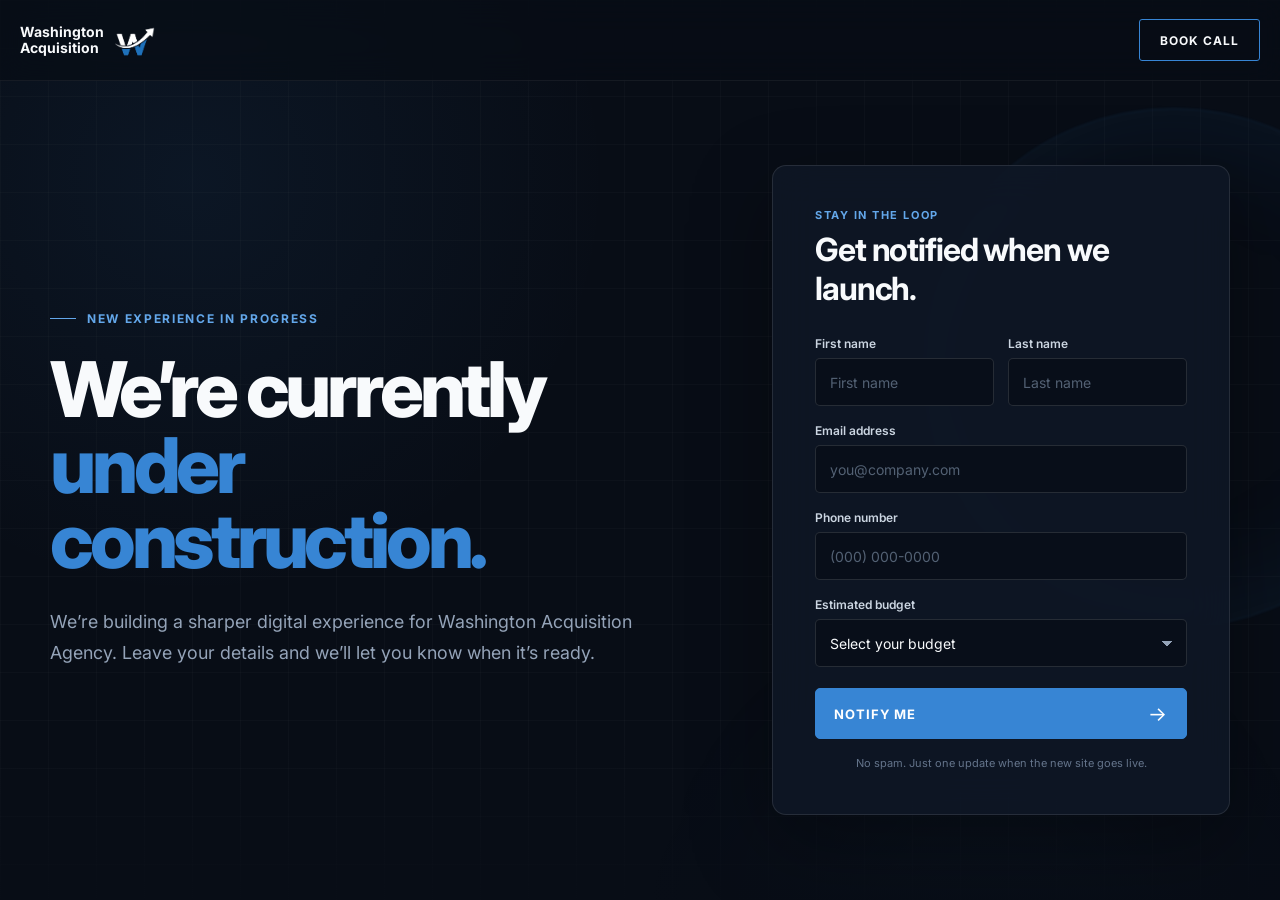
==== index.html @ 842d168d "Change form action URL to local webhook" ====
<!DOCTYPE html>
<html lang="en">
<head>
  <meta charset="UTF-8">
  <meta name="viewport" content="width=device-width, initial-scale=1.0">
  <meta name="description" content="Washington Acquisition Agency is currently under construction.">
  <title>Under Construction | Washington Acquisition Agency</title>
  <link rel="preconnect" href="https://fonts.googleapis.com">
  <link rel="preconnect" href="https://fonts.gstatic.com" crossorigin>
  <link href="https://fonts.googleapis.com/css2?family=Inter:wght@400;500;600;700;800&amp;display=swap" rel="stylesheet">
  <link rel="stylesheet" href="comingsoon.css">
</head>

<body>
  <header class="site-header">
    <nav class="nav-inner" aria-label="Main navigation">
      <a class="brand" href="comingsoon.html" aria-label="Washington Acquisition Agency home">
        <span>Washington<br>Acquisition</span>
        <img src="W Arrow up logo2.png" alt="">
      </a>

      <a class="book-call" href="tel:+17869849227" aria-label="Book a call at 786-984-9227">Book Call</a>
    </nav>
  </header>

  <main>
    <section class="coming-soon">
      <div class="glow glow-one" aria-hidden="true"></div>
      <div class="glow glow-two" aria-hidden="true"></div>

      <div class="page-content">
        <div class="message">
          <p class="eyebrow"><span></span> New experience in progress</p>
          <h1>We’re currently<br><strong>under construction.</strong></h1>
          <p class="intro">
            We’re building a sharper digital experience for Washington Acquisition Agency.
            Leave your details and we’ll let you know when it’s ready.
          </p>
        </div>

        <div class="form-card" id="contact">
          <div class="form-heading">
            <p class="step">Stay in the loop</p>
            <h2>Get notified when we launch.</h2>
          </div>

          <form action="http://localhost:5678/webhook/81bb7445-b9e2-4779-bc21-0acf8293b3fc" method="post">
            <div class="form-row">
              <div class="field">
                <label for="first-name">First name</label>
                <input id="first-name" name="first_name" type="text" autocomplete="given-name" placeholder="First name" required>
              </div>

              <div class="field">
                <label for="last-name">Last name</label>
                <input id="last-name" name="last_name" type="text" autocomplete="family-name" placeholder="Last name" required>
              </div>
            </div>

            <div class="field">
              <label for="email">Email address</label>
              <input id="email" name="email" type="email" autocomplete="email" placeholder="you@company.com" required>
            </div>

            <div class="field">
              <label for="phone">Phone number</label>
              <input id="phone" name="phone" type="tel" autocomplete="tel" inputmode="tel" placeholder="(000) 000-0000" required>
            </div>

            <div class="field">
              <label for="budget">Estimated budget</label>
              <select id="budget" name="budget" required>
                <option value="" selected disabled>Select your budget</option>
                <option value="500-1000">$500 – $1,000</option>
                <option value="1000-2500">$1,000 – $2,500</option>
                <option value="2500-5000">$2,500 – $5,000</option>
                <option value="5000-10000">$5,000 – $10,000</option>
                <option value="10000-25000">$10,000 – $25,000</option>
                <option value="25000-50000">$25,000 – $50,000</option>
              </select>
            </div>

            <button type="submit">
              Notify Me
              <span aria-hidden="true">→</span>
            </button>
          </form>

          <p class="privacy">No spam. Just one update when the new site goes live.</p>
        </div>
      </div>
    </section>
  </main>
</body>
</html>
---- comingsoon.css ----
:root {
  --background: #080d16;
  --surface: rgba(15, 24, 39, 0.82);
  --border: rgba(255, 255, 255, 0.1);
  --blue: #3785d4;
  --blue-light: #63a7ea;
  --white: #f8fafc;
  --muted: #94a3b8;
}

* {
  box-sizing: border-box;
  margin: 0;
  padding: 0;
}

html {
  scroll-behavior: smooth;
}

body {
  min-width: 320px;
  min-height: 100vh;
  overflow-x: hidden;
  background: var(--background);
  color: var(--white);
  font-family: "Inter", -apple-system, BlinkMacSystemFont, "Segoe UI", sans-serif;
}

.site-header {
  position: fixed;
  inset: 0 0 auto;
  z-index: 10;
  background: rgba(8, 13, 22, 0.72);
  border-bottom: 1px solid rgba(255, 255, 255, 0.06);
  backdrop-filter: blur(16px);
  -webkit-backdrop-filter: blur(16px);
}

.nav-inner {
  width: min(100% - 40px, 1280px);
  height: 80px;
  margin: 0 auto;
  display: flex;
  align-items: center;
  justify-content: space-between;
}

.brand {
  display: inline-flex;
  align-items: center;
  gap: 9px;
  color: var(--white);
  text-decoration: none;
  font-size: 14px;
  font-weight: 700;
  line-height: 1.15;
}

.brand img {
  width: 43px;
  height: 58px;
  object-fit: contain;
  transform: translateY(-3px);
}

.book-call {
  display: inline-flex;
  align-items: center;
  justify-content: center;
  min-height: 42px;
  padding: 0 20px;
  border: 1px solid var(--blue);
  border-radius: 3px;
  color: var(--white);
  font-size: 12px;
  font-weight: 700;
  letter-spacing: 0.08em;
  text-decoration: none;
  text-transform: uppercase;
  transition: background 180ms ease, border-color 180ms ease, transform 180ms ease;
}

.book-call:hover {
  background: var(--blue);
  transform: translateY(-1px);
}

.coming-soon {
  position: relative;
  min-height: 100vh;
  padding: 150px 24px 70px;
  display: grid;
  place-items: center;
  overflow: hidden;
  background:
    linear-gradient(rgba(255, 255, 255, 0.018) 1px, transparent 1px),
    linear-gradient(90deg, rgba(255, 255, 255, 0.018) 1px, transparent 1px),
    radial-gradient(circle at 15% 20%, rgba(55, 133, 212, 0.08), transparent 32%);
  background-size: 48px 48px, 48px 48px, auto;
}

.coming-soon::after {
  content: "";
  position: absolute;
  inset: auto 0 0;
  height: 160px;
  background: linear-gradient(transparent, rgba(8, 13, 22, 0.92));
  pointer-events: none;
}

.glow {
  position: absolute;
  border-radius: 999px;
  filter: blur(1px);
  pointer-events: none;
}

.glow-one {
  top: 12%;
  right: -12%;
  width: 520px;
  height: 520px;
  border: 1px solid rgba(55, 133, 212, 0.14);
  box-shadow: 0 0 130px rgba(55, 133, 212, 0.1) inset;
}

.glow-two {
  right: 9%;
  bottom: -24%;
  width: 360px;
  height: 360px;
  background: rgba(55, 133, 212, 0.08);
  filter: blur(90px);
}

.page-content {
  position: relative;
  z-index: 2;
  width: min(100%, 1180px);
  display: grid;
  grid-template-columns: minmax(0, 1.15fr) minmax(380px, 0.85fr);
  align-items: center;
  gap: clamp(56px, 8vw, 120px);
}

.message {
  max-width: 680px;
}

.eyebrow {
  margin-bottom: 26px;
  display: flex;
  align-items: center;
  gap: 11px;
  color: var(--blue-light);
  font-size: 12px;
  font-weight: 700;
  letter-spacing: 0.14em;
  text-transform: uppercase;
}

.eyebrow span {
  width: 26px;
  height: 1px;
  background: currentColor;
}

h1 {
  margin-bottom: 28px;
  font-size: clamp(3.25rem, 6vw, 5.6rem);
  font-weight: 800;
  letter-spacing: -0.055em;
  line-height: 0.98;
}

h1 strong {
  color: var(--blue);
  font-weight: inherit;
}

.intro {
  max-width: 600px;
  color: var(--muted);
  font-size: clamp(1rem, 1.6vw, 1.12rem);
  line-height: 1.75;
}

.form-card {
  scroll-margin-top: 108px;
  padding: clamp(28px, 4vw, 42px);
  border: 1px solid var(--border);
  border-radius: 14px;
  background: var(--surface);
  box-shadow: 0 28px 80px rgba(0, 0, 0, 0.34);
  backdrop-filter: blur(20px);
  -webkit-backdrop-filter: blur(20px);
}

.form-heading {
  margin-bottom: 28px;
}

.step {
  margin-bottom: 9px;
  color: var(--blue-light);
  font-size: 11px;
  font-weight: 700;
  letter-spacing: 0.14em;
  text-transform: uppercase;
}

h2 {
  max-width: 330px;
  font-size: clamp(1.55rem, 3vw, 2rem);
  letter-spacing: -0.035em;
  line-height: 1.2;
}

form {
  display: grid;
  gap: 17px;
}

.form-row {
  display: grid;
  grid-template-columns: 1fr 1fr;
  gap: 14px;
}

.field {
  display: grid;
  gap: 7px;
}

label {
  color: #cbd5e1;
  font-size: 12px;
  font-weight: 600;
}

input,
select {
  width: 100%;
  height: 48px;
  padding: 0 14px;
  border: 1px solid rgba(255, 255, 255, 0.12);
  border-radius: 5px;
  outline: none;
  background: rgba(8, 13, 22, 0.7);
  color: var(--white);
  font: inherit;
  font-size: 14px;
  transition: border-color 180ms ease, box-shadow 180ms ease;
}

select {
  padding-right: 42px;
  appearance: none;
  -webkit-appearance: none;
  cursor: pointer;
  background-image:
    linear-gradient(45deg, transparent 50%, #94a3b8 50%),
    linear-gradient(135deg, #94a3b8 50%, transparent 50%);
  background-position:
    calc(100% - 19px) 21px,
    calc(100% - 14px) 21px;
  background-repeat: no-repeat;
  background-size: 5px 5px, 5px 5px;
}

input::placeholder {
  color: #536174;
}

input:focus,
select:focus {
  border-color: var(--blue);
  box-shadow: 0 0 0 3px rgba(55, 133, 212, 0.14);
}

button {
  width: 100%;
  min-height: 51px;
  margin-top: 4px;
  padding: 0 18px;
  display: flex;
  align-items: center;
  justify-content: space-between;
  border: 1px solid var(--blue);
  border-radius: 5px;
  background: var(--blue);
  color: white;
  cursor: pointer;
  font: inherit;
  font-size: 13px;
  font-weight: 700;
  letter-spacing: 0.07em;
  text-transform: uppercase;
  transition: background 180ms ease, transform 180ms ease;
}

button span {
  font-size: 20px;
  font-weight: 400;
  transition: transform 180ms ease;
}

button:hover {
  background: #2e75bb;
  transform: translateY(-1px);
}

button:hover span {
  transform: translateX(3px);
}

.privacy {
  margin-top: 16px;
  color: #64748b;
  font-size: 11px;
  line-height: 1.5;
  text-align: center;
}

@media (max-width: 860px) {
  .coming-soon {
    padding-top: 130px;
  }

  .page-content {
    max-width: 630px;
    grid-template-columns: 1fr;
    gap: 48px;
  }

  .message {
    text-align: center;
  }

  .eyebrow {
    justify-content: center;
  }

  .intro {
    margin-inline: auto;
  }
}

@media (max-width: 520px) {
  .nav-inner {
    width: calc(100% - 28px);
    height: 72px;
  }

  .brand {
    font-size: 12px;
  }

  .brand img {
    width: 36px;
    height: 49px;
  }

  .book-call {
    min-height: 38px;
    padding: 0 14px;
    font-size: 10px;
  }

  .coming-soon {
    padding: 118px 16px 48px;
  }

  h1 {
    font-size: clamp(2.8rem, 14vw, 4rem);
  }

  .form-card {
    padding: 25px 20px;
  }

  .form-row {
    grid-template-columns: 1fr;
    gap: 17px;
  }
}

@media (prefers-reduced-motion: reduce) {
  html {
    scroll-behavior: auto;
  }

  *,
  *::before,
  *::after {
    transition-duration: 0.01ms !important;
  }
}
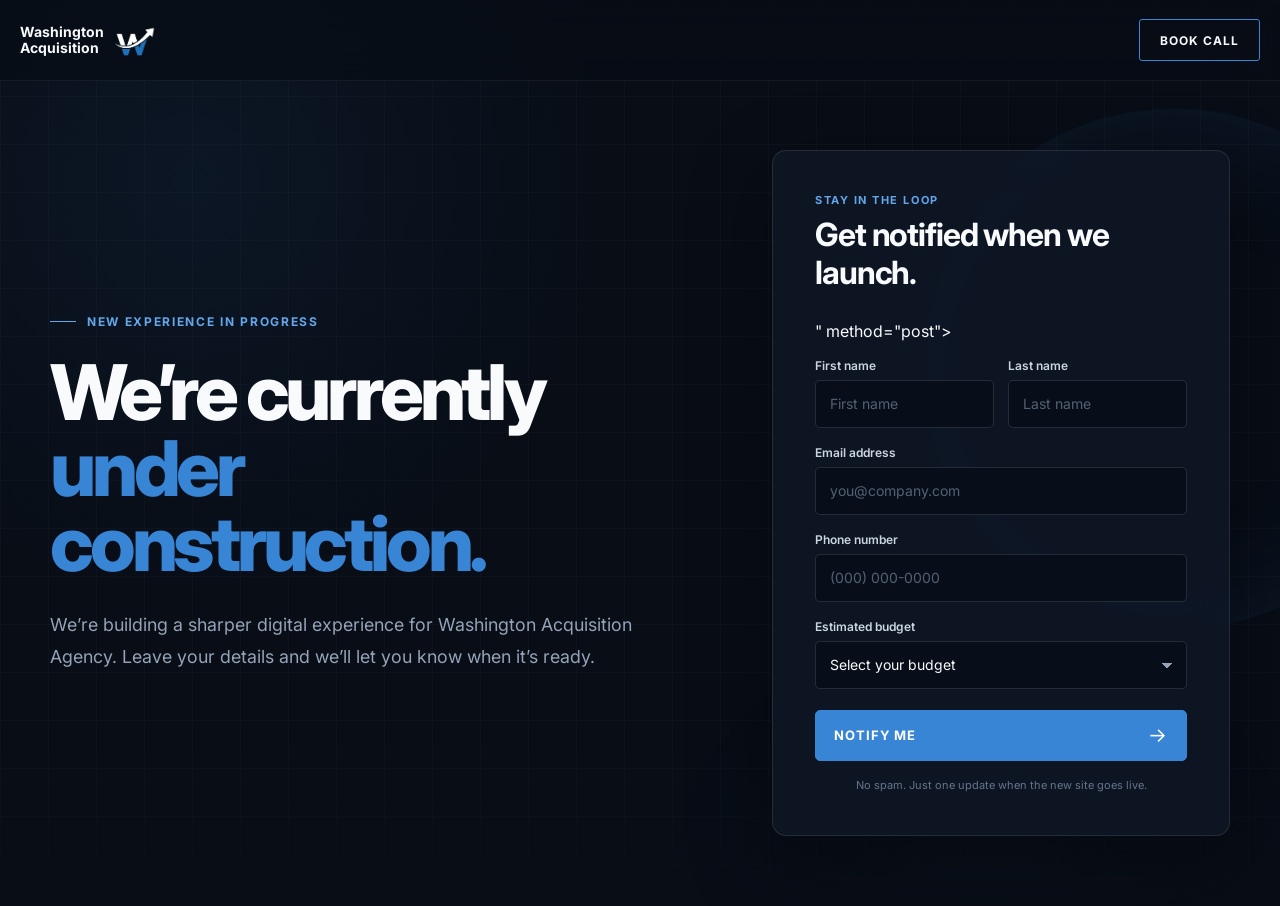
==== commit 581ed7c2: "Change form action URL to production endpoint Updated form action URL from localhost to production." ====
--- a/index.html
+++ b/index.html
@@ -44,7 +44,7 @@
             <h2>Get notified when we launch.</h2>
           </div>
 
-          <form action="http://localhost:5678/webhook/81bb7445-b9e2-4779-bc21-0acf8293b3fc" method="post">
+          <form action="<form action="https://automation.washingtonacquisition.com/webhook/81bb7445-b9e2-4779-bc21-0acf8293b3fc" method="post">" method="post">
             <div class="form-row">
               <div class="field">
                 <label for="first-name">First name</label>
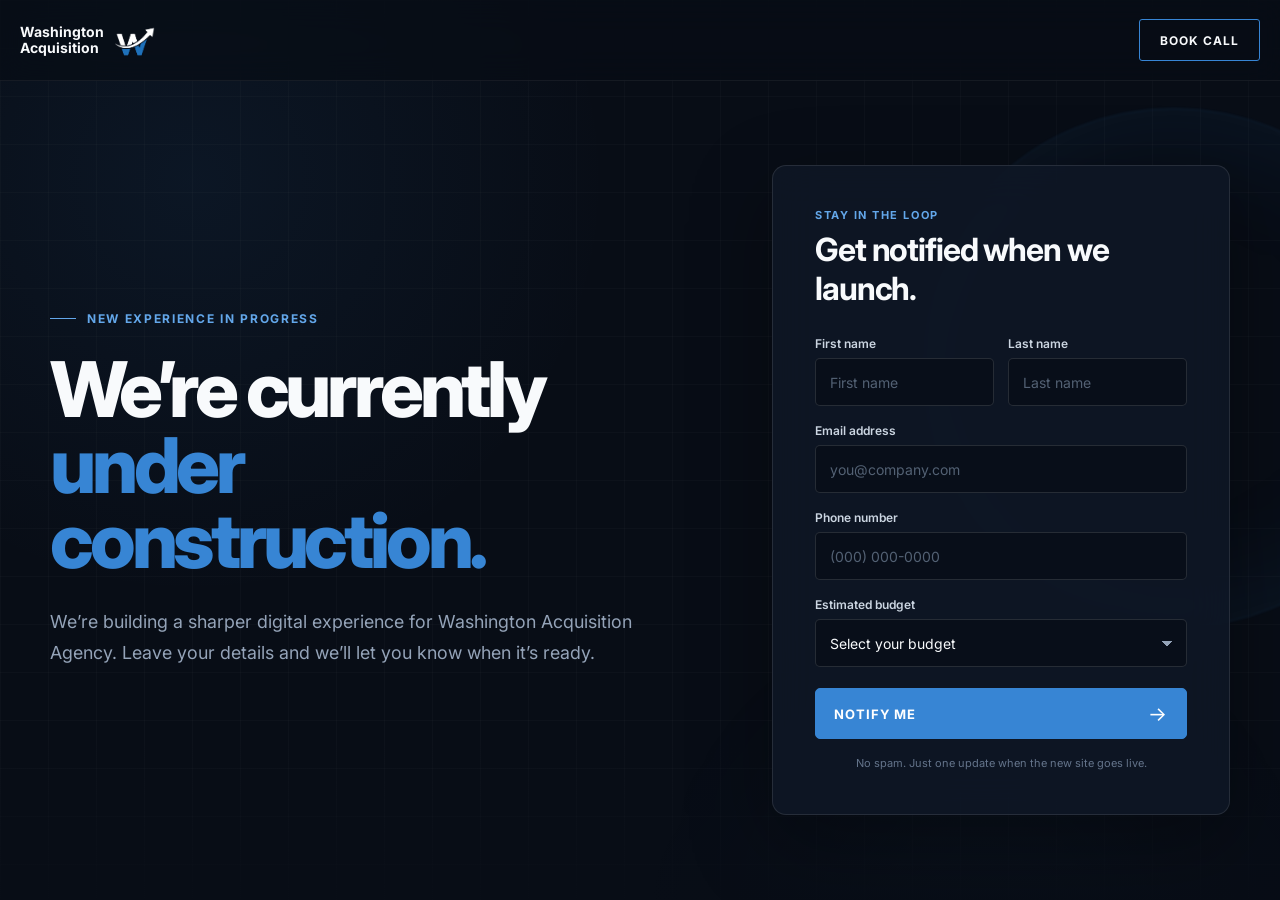
==== commit 3ec4e18c: "Fix duplicate form action attribute in index.html" ====
--- a/index.html
+++ b/index.html
@@ -44,7 +44,7 @@
             <h2>Get notified when we launch.</h2>
           </div>
 
-          <form action="<form action="https://automation.washingtonacquisition.com/webhook/81bb7445-b9e2-4779-bc21-0acf8293b3fc" method="post">" method="post">
+          <form action="https://automation.washingtonacquisition.com/webhook/81bb7445-b9e2-4779-bc21-0acf8293b3fc" method="post">
             <div class="form-row">
               <div class="field">
                 <label for="first-name">First name</label>
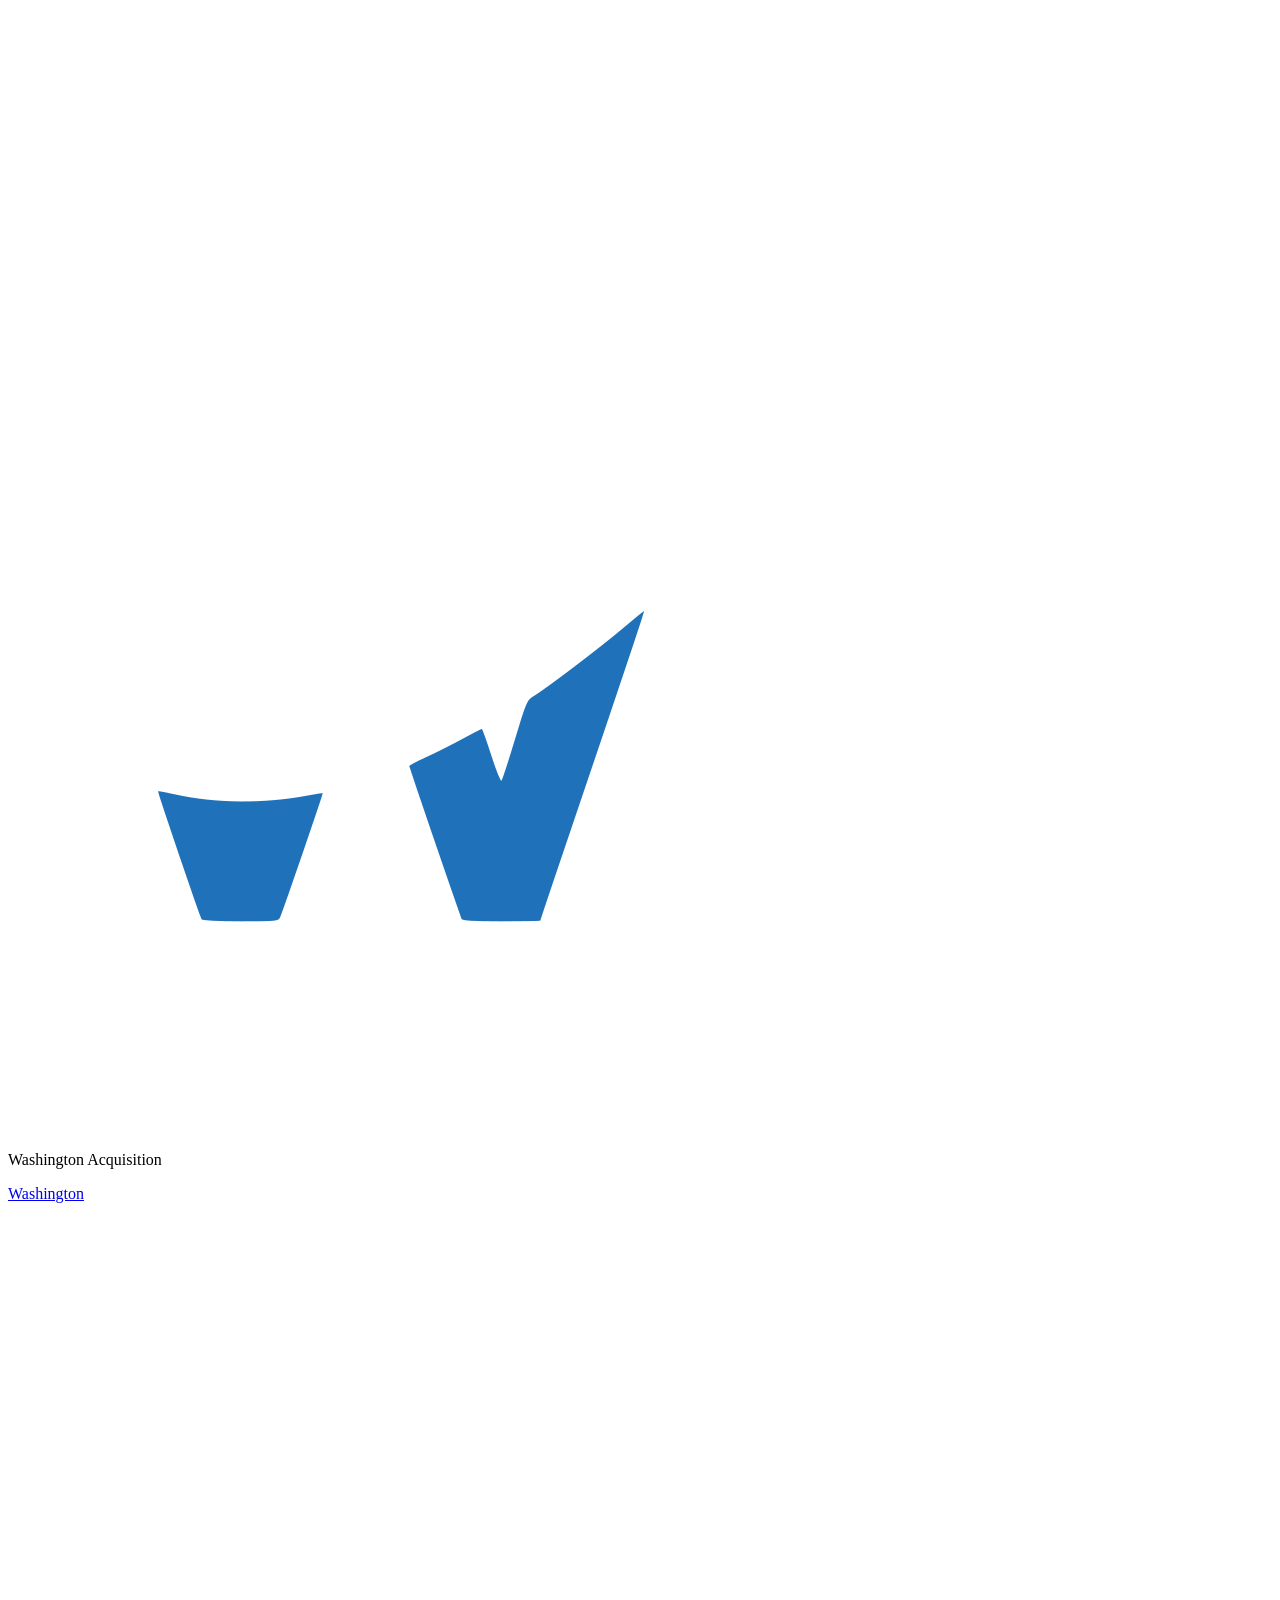
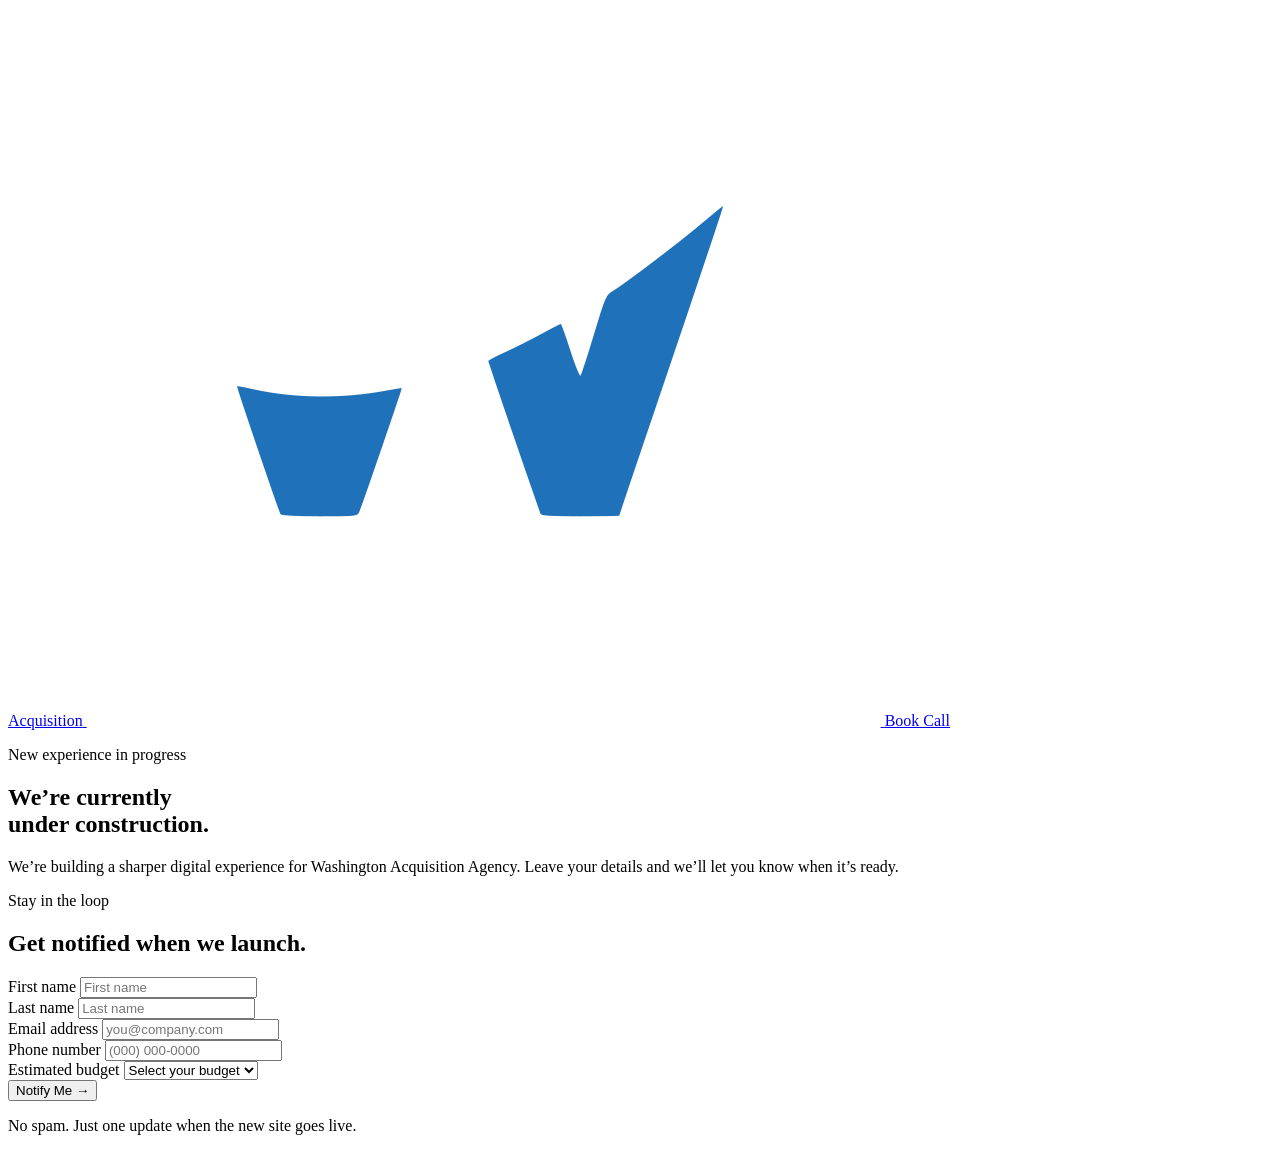
==== commit e85b6782: "Implement page loader in index.html Added a page loader with logo and loading text." ====
--- a/index.html
+++ b/index.html
@@ -12,9 +12,19 @@
 </head>
 
 <body>
+  <div class="page-loader" role="status" aria-label="Loading Washington Acquisition Agency">
+    <div class="loader-content">
+      <img src="W Arrow up logo2.png" alt="">
+      <p>Washington Acquisition</p>
+      <div class="loader-track" aria-hidden="true">
+        <span class="loader-progress"></span>
+      </div>
+    </div>
+  </div>
+
   <header class="site-header">
     <nav class="nav-inner" aria-label="Main navigation">
-      <a class="brand" href="comingsoon.html" aria-label="Washington Acquisition Agency home">
+      <a class="brand" href="index.html" aria-label="Washington Acquisition Agency home">
         <span>Washington<br>Acquisition</span>
         <img src="W Arrow up logo2.png" alt="">
       </a>
@@ -44,7 +54,7 @@
             <h2>Get notified when we launch.</h2>
           </div>
 
-          <form action="https://automation.washingtonacquisition.com/webhook/81bb7445-b9e2-4779-bc21-0acf8293b3fc" method="post">
+          <form action="https://automation.washingtonacquisition.com/webhook/81bb7445-b9e2-4779-bc21-0acf8293b3fc" method="post" data-success-page="thankyou.html">
             <div class="form-row">
               <div class="field">
                 <label for="first-name">First name</label>
@@ -91,5 +101,6 @@
       </div>
     </section>
   </main>
+  <script src="comingsoon.js"></script>
 </body>
 </html>
